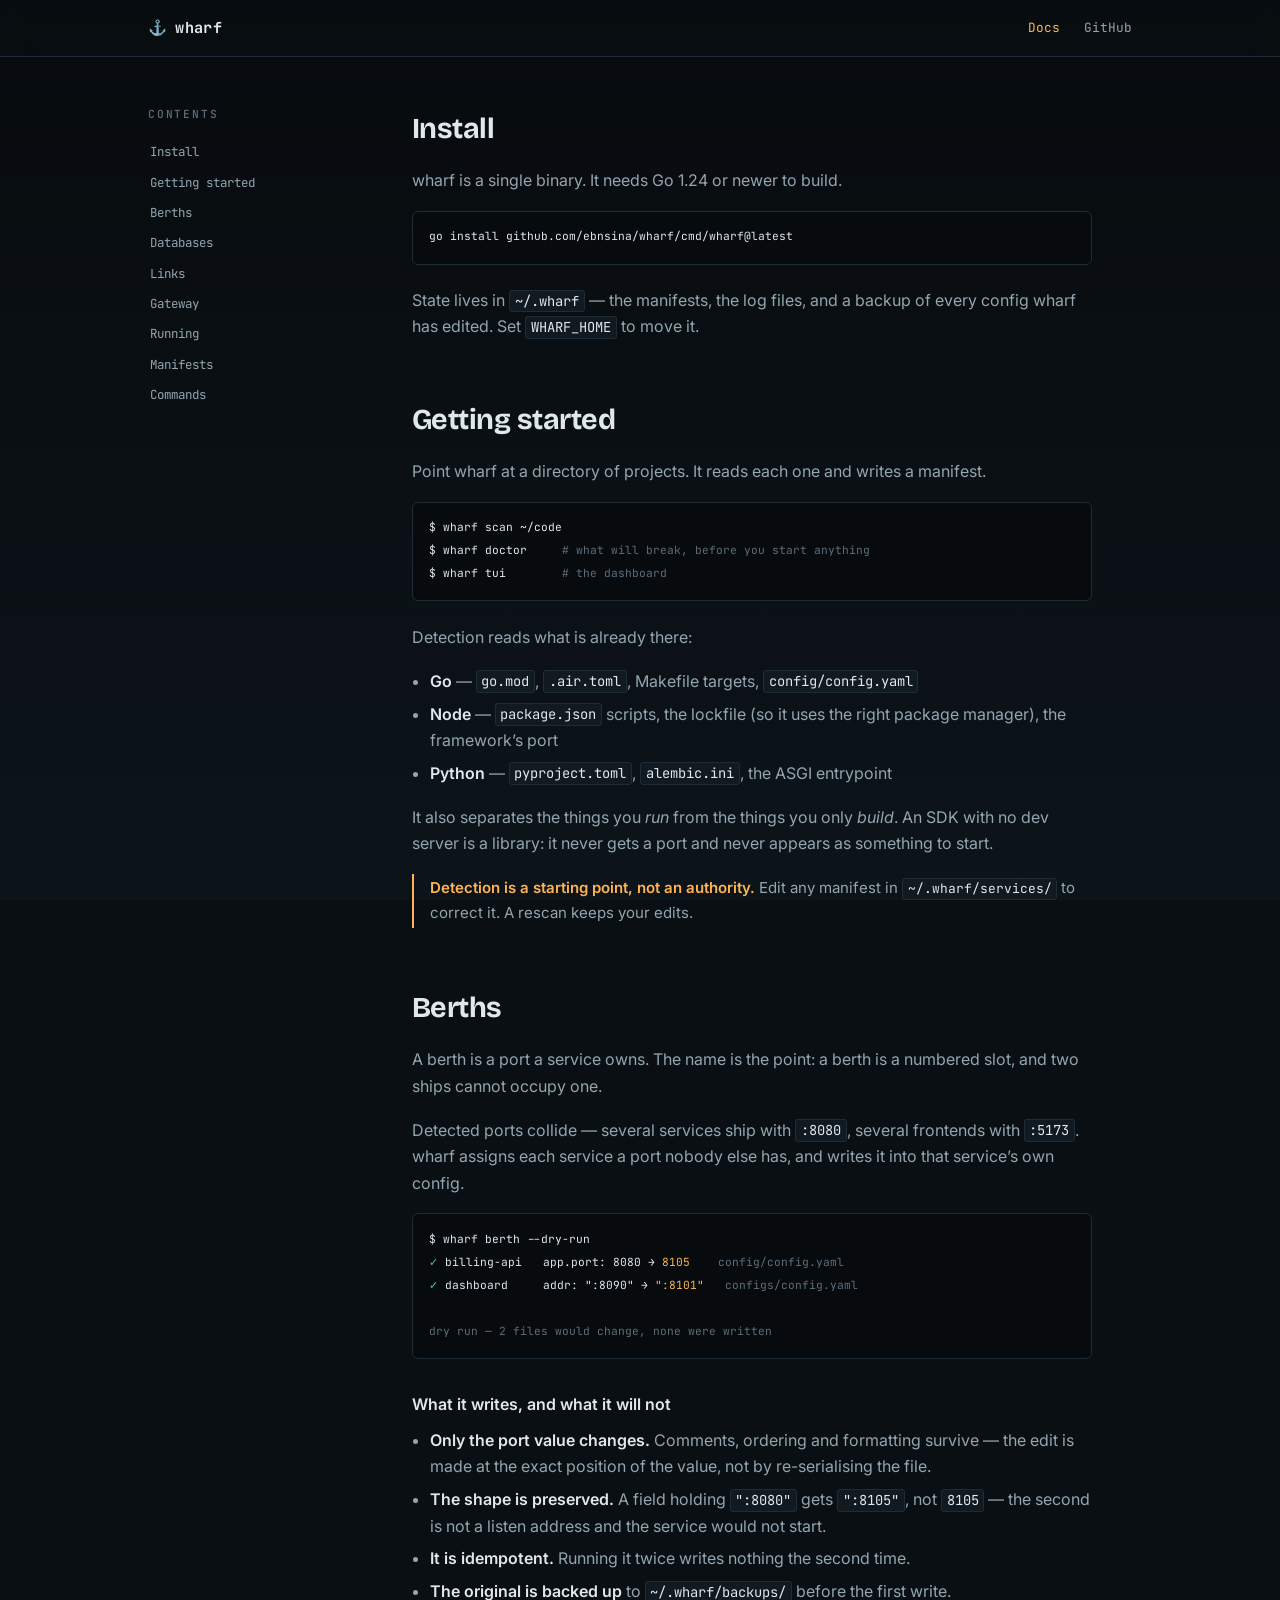
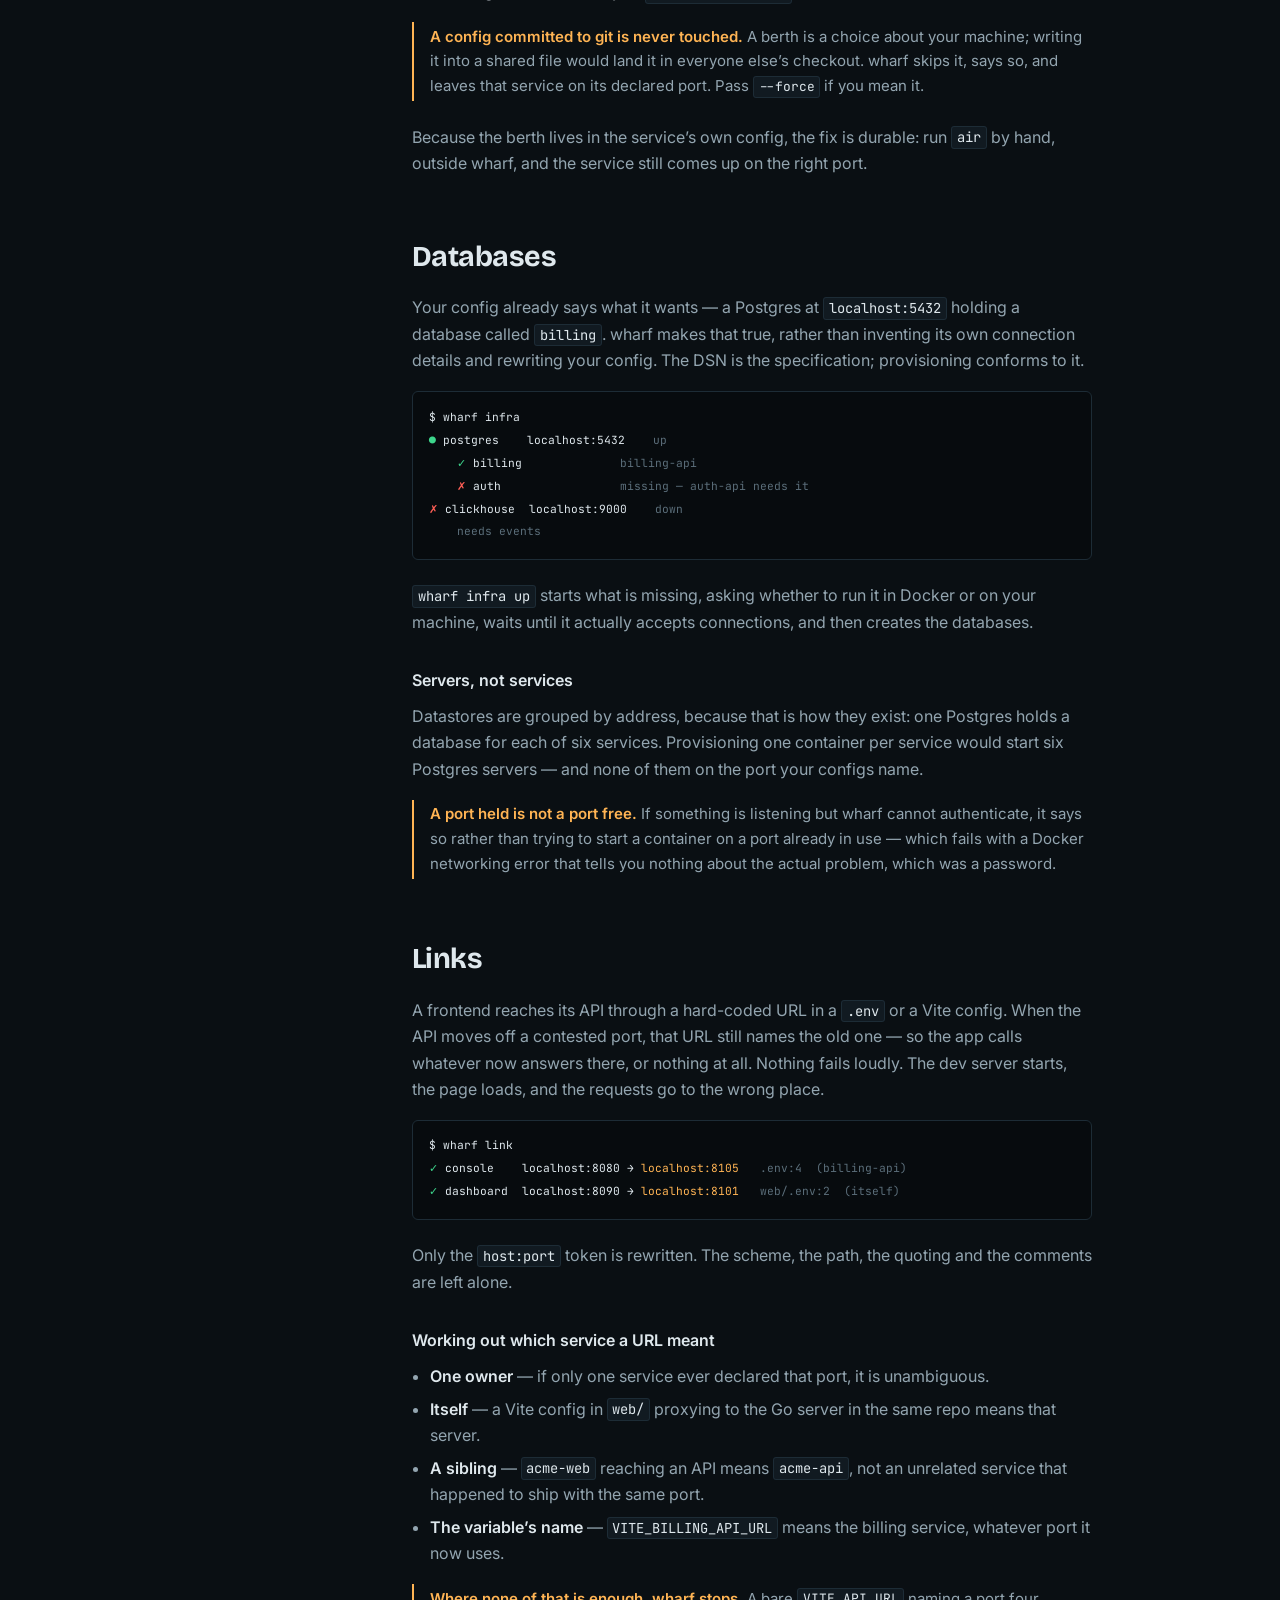
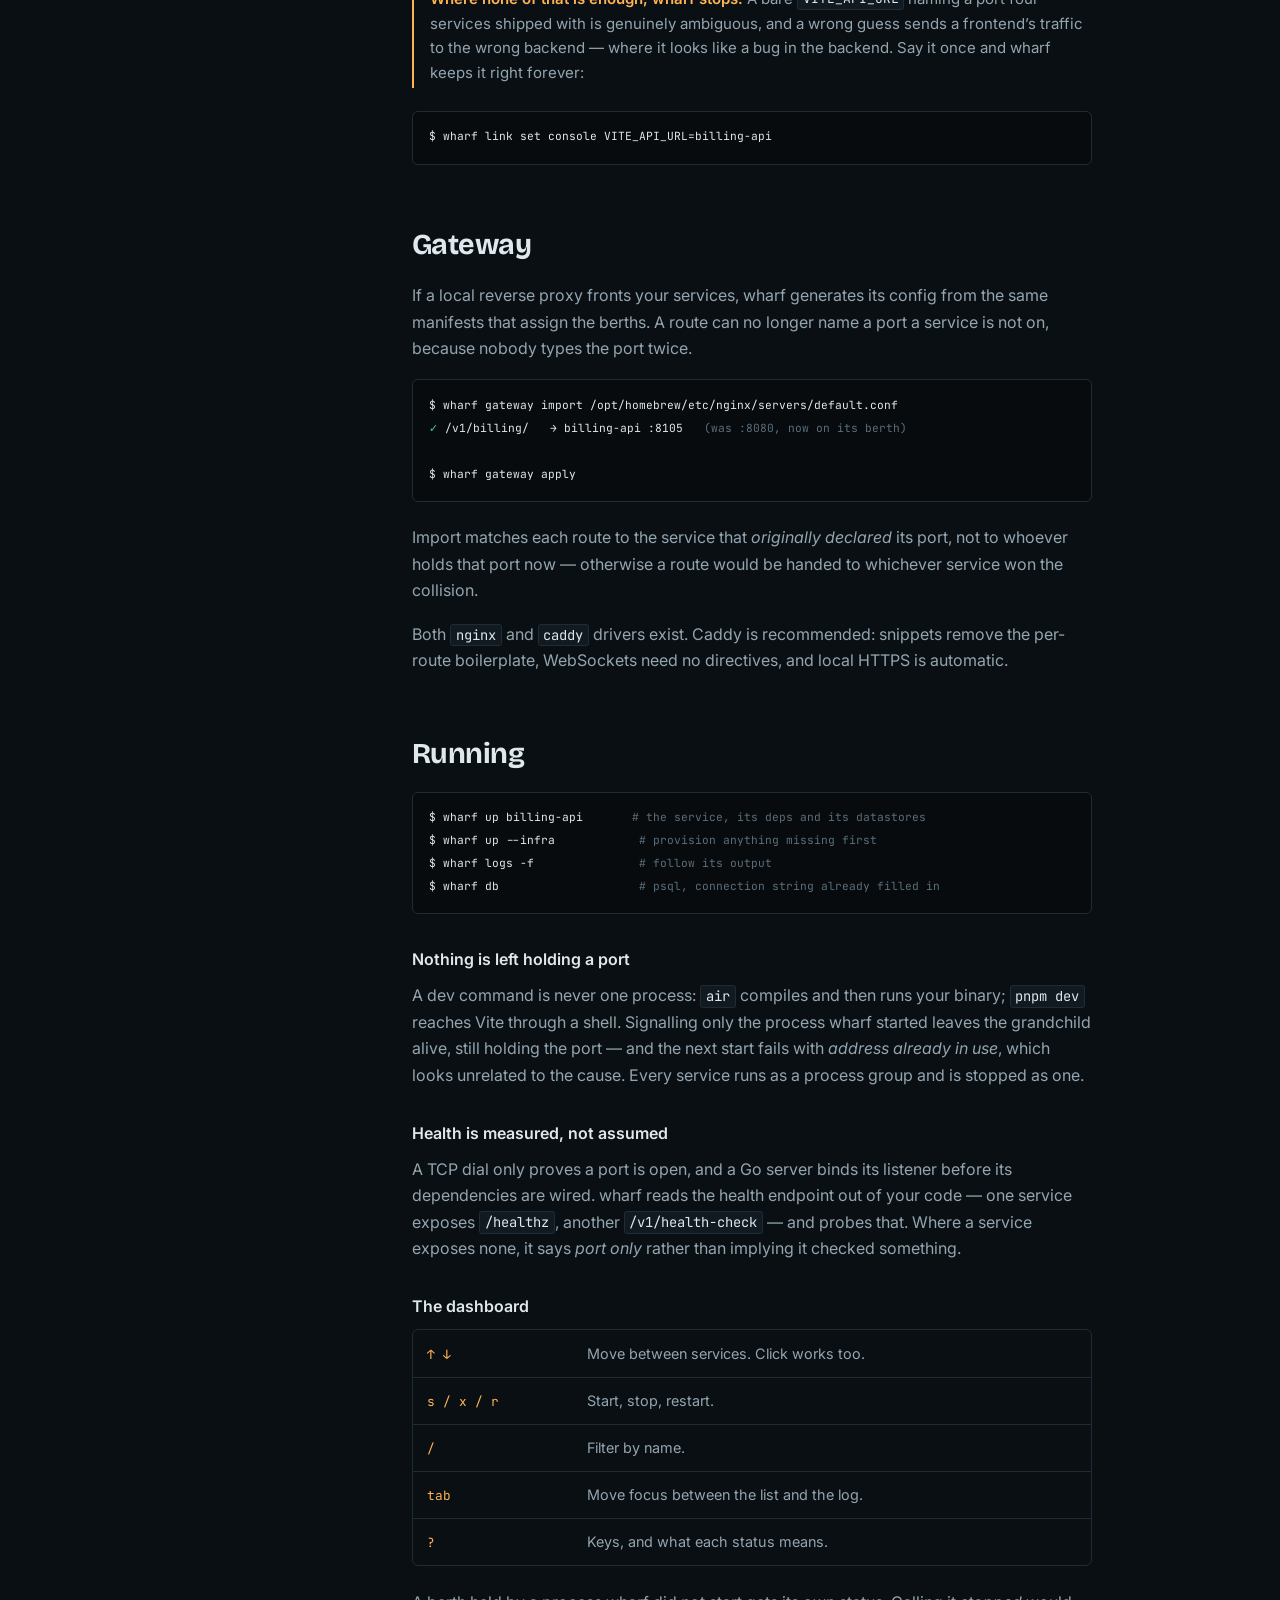
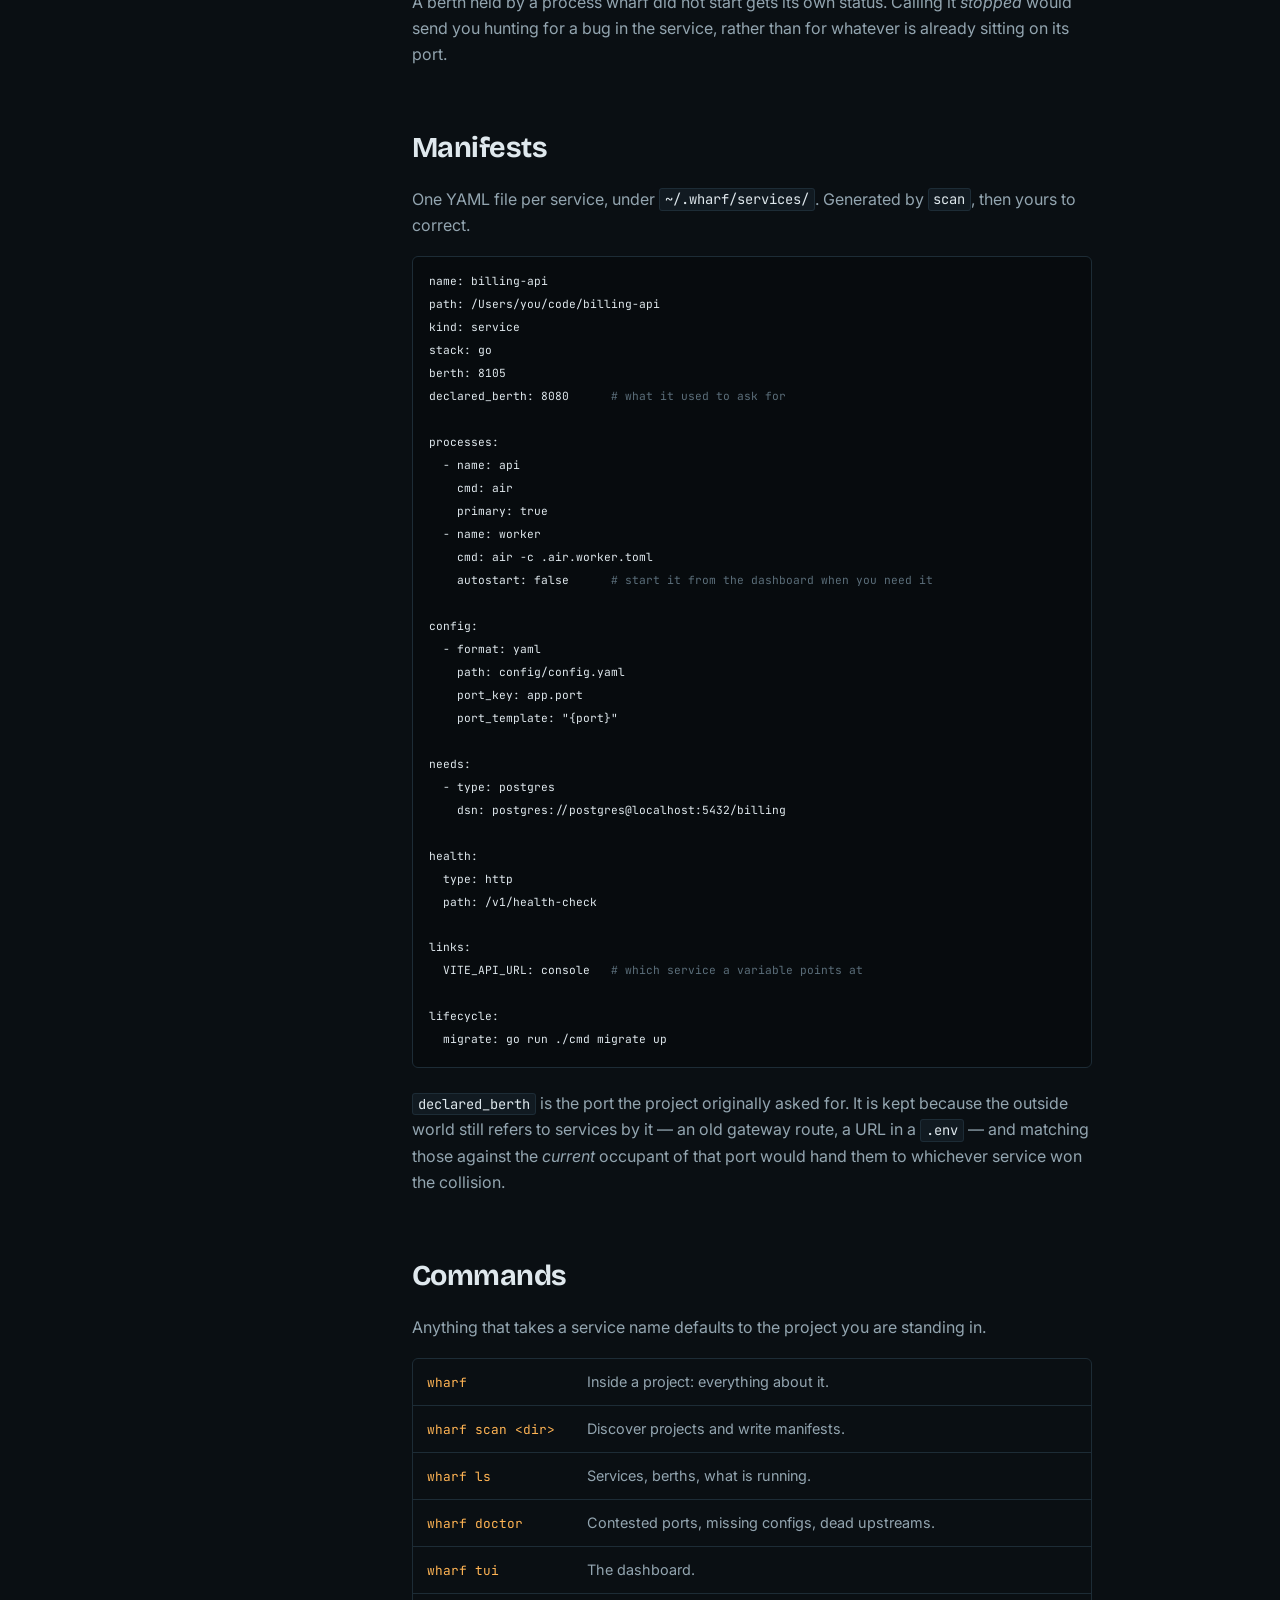
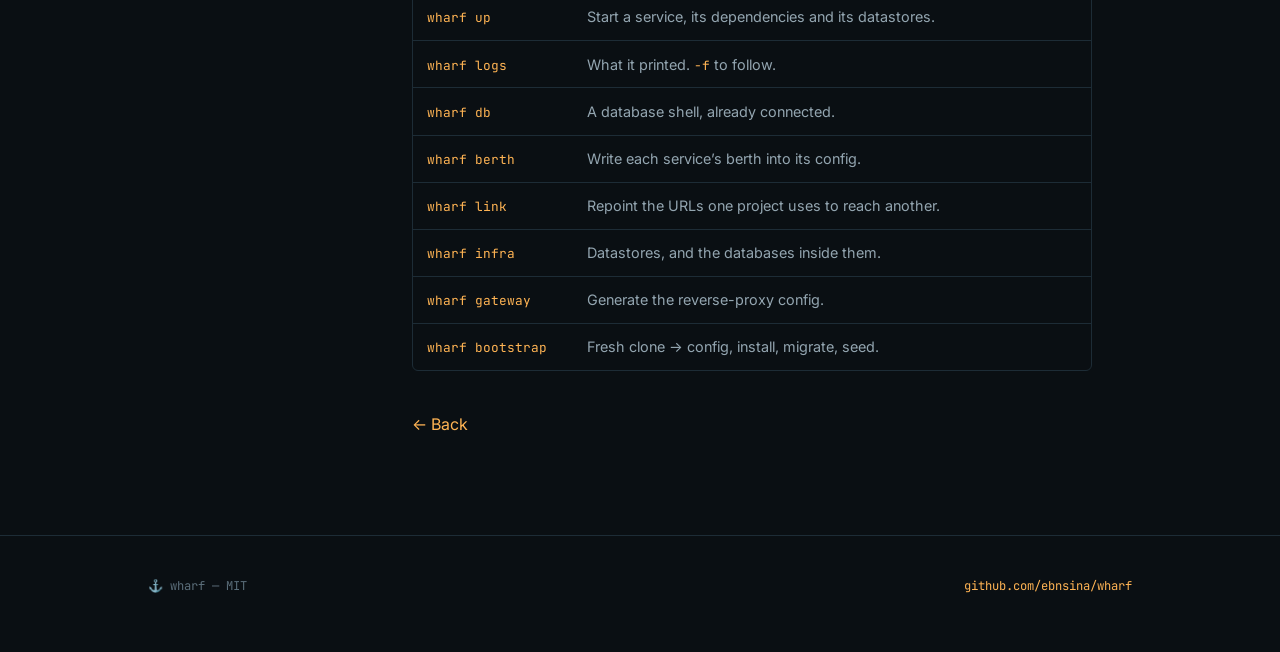
==== site/docs.html @ 0d89bdb2 "Add a landing page and docs, published to GitHub Pages from site/ The palette is taken from navigati" ====
<!doctype html>
<html lang="en">
<head>
<meta charset="utf-8">
<meta name="viewport" content="width=device-width, initial-scale=1">
<title>Docs — wharf</title>
<meta name="description" content="How wharf discovers your services, assigns berths, provisions databases, and keeps every URL pointing at the right port.">

<link rel="preconnect" href="https://fonts.googleapis.com">
<link rel="preconnect" href="https://fonts.gstatic.com" crossorigin>
<link href="https://fonts.googleapis.com/css2?family=Bricolage+Grotesque:opsz,wght@12..96,700;12..96,800&family=Inter:wght@400;600&family=JetBrains+Mono:wght@400;700&display=swap" rel="stylesheet">
<link rel="stylesheet" href="style.css">
<link rel="icon" href="data:image/svg+xml,<svg xmlns=%22http://www.w3.org/2000/svg%22 viewBox=%220 0 100 100%22><text y=%22.9em%22 font-size=%2290%22>⚓</text></svg>">
</head>
<body>

<header class="masthead">
  <div class="wrap masthead__inner">
    <a class="brand" href="./"><span class="brand__mark">⚓</span>wharf</a>
    <nav class="masthead__nav">
      <a href="docs.html" aria-current="page">Docs</a>
      <a href="https://github.com/ebnsina/wharf">GitHub</a>
    </nav>
  </div>
</header>

<div class="wrap docs">

  <nav class="toc" aria-label="Contents">
    <h2>Contents</h2>
    <ol>
      <li><a href="#install">Install</a></li>
      <li><a href="#start">Getting started</a></li>
      <li><a href="#berths">Berths</a></li>
      <li><a href="#infra">Databases</a></li>
      <li><a href="#links">Links</a></li>
      <li><a href="#gateway">Gateway</a></li>
      <li><a href="#running">Running</a></li>
      <li><a href="#manifests">Manifests</a></li>
      <li><a href="#commands">Commands</a></li>
    </ol>
  </nav>

  <main class="prose">

    <h2 id="install">Install</h2>
    <p>wharf is a single binary. It needs Go 1.24 or newer to build.</p>
    <div class="term"><pre class="term__body"><code><b>go install github.com/ebnsina/wharf/cmd/wharf@latest</b></code></pre></div>
    <p>
      State lives in <code>~/.wharf</code> — the manifests, the log files, and a backup
      of every config wharf has edited. Set <code>WHARF_HOME</code> to move it.
    </p>


    <h2 id="start">Getting started</h2>
    <p>Point wharf at a directory of projects. It reads each one and writes a manifest.</p>
    <div class="term"><pre class="term__body"><code><b>$ wharf scan ~/code</b>
<b>$ wharf doctor</b>     <span class="d"># what will break, before you start anything</span>
<b>$ wharf tui</b>        <span class="d"># the dashboard</span></code></pre></div>

    <p>Detection reads what is already there:</p>
    <ul>
      <li><strong>Go</strong> — <code>go.mod</code>, <code>.air.toml</code>, Makefile targets, <code>config/config.yaml</code></li>
      <li><strong>Node</strong> — <code>package.json</code> scripts, the lockfile (so it uses the right package manager), the framework’s port</li>
      <li><strong>Python</strong> — <code>pyproject.toml</code>, <code>alembic.ini</code>, the ASGI entrypoint</li>
    </ul>

    <p>
      It also separates the things you <em>run</em> from the things you only <em>build</em>.
      An SDK with no dev server is a library: it never gets a port and never appears as
      something to start.
    </p>

    <div class="note">
      <strong>Detection is a starting point, not an authority.</strong>
      Edit any manifest in <code>~/.wharf/services/</code> to correct it. A rescan keeps
      your edits.
    </div>


    <h2 id="berths">Berths</h2>
    <p>
      A berth is a port a service owns. The name is the point: a berth is a numbered
      slot, and two ships cannot occupy one.
    </p>
    <p>
      Detected ports collide — several services ship with <code>:8080</code>, several
      frontends with <code>:5173</code>. wharf assigns each service a port nobody else
      has, and writes it into that service’s own config.
    </p>

    <div class="term"><pre class="term__body"><code><b>$ wharf berth --dry-run</b>
<span class="o">✓</span> billing-api   app.port: 8080 → <span class="a">8105</span>    <span class="d">config/config.yaml</span>
<span class="o">✓</span> dashboard     addr: ":8090" → <span class="a">":8101"</span>   <span class="d">configs/config.yaml</span>

<span class="d">dry run — 2 files would change, none were written</span></code></pre></div>

    <h3>What it writes, and what it will not</h3>
    <ul>
      <li><strong>Only the port value changes.</strong> Comments, ordering and formatting survive — the edit is made at the exact position of the value, not by re-serialising the file.</li>
      <li><strong>The shape is preserved.</strong> A field holding <code>":8080"</code> gets <code>":8105"</code>, not <code>8105</code> — the second is not a listen address and the service would not start.</li>
      <li><strong>It is idempotent.</strong> Running it twice writes nothing the second time.</li>
      <li><strong>The original is backed up</strong> to <code>~/.wharf/backups/</code> before the first write.</li>
    </ul>

    <div class="note">
      <strong>A config committed to git is never touched.</strong>
      A berth is a choice about your machine; writing it into a shared file would land
      it in everyone else’s checkout. wharf skips it, says so, and leaves that service
      on its declared port. Pass <code>--force</code> if you mean it.
    </div>

    <p>
      Because the berth lives in the service’s own config, the fix is durable: run
      <code>air</code> by hand, outside wharf, and the service still comes up on the
      right port.
    </p>


    <h2 id="infra">Databases</h2>
    <p>
      Your config already says what it wants — a Postgres at <code>localhost:5432</code>
      holding a database called <code>billing</code>. wharf makes that true, rather than
      inventing its own connection details and rewriting your config. The DSN is the
      specification; provisioning conforms to it.
    </p>

    <div class="term"><pre class="term__body"><code><b>$ wharf infra</b>
<span class="o">●</span> postgres    localhost:5432    <span class="d">up</span>
    <span class="o">✓</span> billing              <span class="d">billing-api</span>
    <span class="x">✗</span> auth                 <span class="d">missing — auth-api needs it</span>
<span class="x">✗</span> clickhouse  localhost:9000    <span class="d">down</span>
    <span class="d">needs events</span></code></pre></div>

    <p>
      <code>wharf infra up</code> starts what is missing, asking whether to run it in
      Docker or on your machine, waits until it actually accepts connections, and then
      creates the databases.
    </p>

    <h3>Servers, not services</h3>
    <p>
      Datastores are grouped by address, because that is how they exist: one Postgres
      holds a database for each of six services. Provisioning one container per service
      would start six Postgres servers — and none of them on the port your configs name.
    </p>

    <div class="note">
      <strong>A port held is not a port free.</strong>
      If something is listening but wharf cannot authenticate, it says so rather than
      trying to start a container on a port already in use — which fails with a Docker
      networking error that tells you nothing about the actual problem, which was a
      password.
    </div>


    <h2 id="links">Links</h2>
    <p>
      A frontend reaches its API through a hard-coded URL in a <code>.env</code> or a
      Vite config. When the API moves off a contested port, that URL still names the old
      one — so the app calls whatever now answers there, or nothing at all. Nothing
      fails loudly. The dev server starts, the page loads, and the requests go to the
      wrong place.
    </p>

    <div class="term"><pre class="term__body"><code><b>$ wharf link</b>
<span class="o">✓</span> console    localhost:8080 → <span class="a">localhost:8105</span>   <span class="d">.env:4  (billing-api)</span>
<span class="o">✓</span> dashboard  localhost:8090 → <span class="a">localhost:8101</span>   <span class="d">web/.env:2  (itself)</span></code></pre></div>

    <p>Only the <code>host:port</code> token is rewritten. The scheme, the path, the quoting and the comments are left alone.</p>

    <h3>Working out which service a URL meant</h3>
    <ul>
      <li><strong>One owner</strong> — if only one service ever declared that port, it is unambiguous.</li>
      <li><strong>Itself</strong> — a Vite config in <code>web/</code> proxying to the Go server in the same repo means that server.</li>
      <li><strong>A sibling</strong> — <code>acme-web</code> reaching an API means <code>acme-api</code>, not an unrelated service that happened to ship with the same port.</li>
      <li><strong>The variable’s name</strong> — <code>VITE_BILLING_API_URL</code> means the billing service, whatever port it now uses.</li>
    </ul>

    <div class="note">
      <strong>Where none of that is enough, wharf stops.</strong>
      A bare <code>VITE_API_URL</code> naming a port four services shipped with is
      genuinely ambiguous, and a wrong guess sends a frontend’s traffic to the wrong
      backend — where it looks like a bug in the backend. Say it once and wharf keeps it
      right forever:
    </div>

    <div class="term"><pre class="term__body"><code><b>$ wharf link set console VITE_API_URL=billing-api</b></code></pre></div>


    <h2 id="gateway">Gateway</h2>
    <p>
      If a local reverse proxy fronts your services, wharf generates its config from the
      same manifests that assign the berths. A route can no longer name a port a service
      is not on, because nobody types the port twice.
    </p>

    <div class="term"><pre class="term__body"><code><b>$ wharf gateway import /opt/homebrew/etc/nginx/servers/default.conf</b>
<span class="o">✓</span> /v1/billing/   → billing-api :8105   <span class="d">(was :8080, now on its berth)</span>

<b>$ wharf gateway apply</b></code></pre></div>

    <p>
      Import matches each route to the service that <em>originally declared</em> its
      port, not to whoever holds that port now — otherwise a route would be handed to
      whichever service won the collision.
    </p>
    <p>
      Both <code>nginx</code> and <code>caddy</code> drivers exist. Caddy is
      recommended: snippets remove the per-route boilerplate, WebSockets need no
      directives, and local HTTPS is automatic.
    </p>


    <h2 id="running">Running</h2>

    <div class="term"><pre class="term__body"><code><b>$ wharf up billing-api</b>       <span class="d"># the service, its deps and its datastores</span>
<b>$ wharf up --infra</b>            <span class="d"># provision anything missing first</span>
<b>$ wharf logs -f</b>               <span class="d"># follow its output</span>
<b>$ wharf db</b>                    <span class="d"># psql, connection string already filled in</span></code></pre></div>

    <h3>Nothing is left holding a port</h3>
    <p>
      A dev command is never one process: <code>air</code> compiles and then runs your
      binary; <code>pnpm dev</code> reaches Vite through a shell. Signalling only the
      process wharf started leaves the grandchild alive, still holding the port — and the
      next start fails with <em>address already in use</em>, which looks unrelated to the
      cause. Every service runs as a process group and is stopped as one.
    </p>

    <h3>Health is measured, not assumed</h3>
    <p>
      A TCP dial only proves a port is open, and a Go server binds its listener before its
      dependencies are wired. wharf reads the health endpoint out of your code — one
      service exposes <code>/healthz</code>, another <code>/v1/health-check</code> — and
      probes that. Where a service exposes none, it says <em>port only</em> rather than
      implying it checked something.
    </p>

    <h3>The dashboard</h3>
    <div class="cmdlist">
      <div class="cmdrow"><code>↑ ↓</code><span>Move between services. Click works too.</span></div>
      <div class="cmdrow"><code>s / x / r</code><span>Start, stop, restart.</span></div>
      <div class="cmdrow"><code>/</code><span>Filter by name.</span></div>
      <div class="cmdrow"><code>tab</code><span>Move focus between the list and the log.</span></div>
      <div class="cmdrow"><code>?</code><span>Keys, and what each status means.</span></div>
    </div>

    <p>
      A berth held by a process wharf did not start gets its own status. Calling it
      <em>stopped</em> would send you hunting for a bug in the service, rather than for
      whatever is already sitting on its port.
    </p>


    <h2 id="manifests">Manifests</h2>
    <p>
      One YAML file per service, under <code>~/.wharf/services/</code>. Generated by
      <code>scan</code>, then yours to correct.
    </p>

    <div class="term"><pre class="term__body"><code>name: billing-api
path: /Users/you/code/billing-api
kind: service
stack: go
berth: 8105
declared_berth: 8080      <span class="d"># what it used to ask for</span>

processes:
  - name: api
    cmd: air
    primary: true
  - name: worker
    cmd: air -c .air.worker.toml
    autostart: false      <span class="d"># start it from the dashboard when you need it</span>

config:
  - format: yaml
    path: config/config.yaml
    port_key: app.port
    port_template: "{port}"

needs:
  - type: postgres
    dsn: postgres://postgres@localhost:5432/billing

health:
  type: http
  path: /v1/health-check

links:
  VITE_API_URL: console   <span class="d"># which service a variable points at</span>

lifecycle:
  migrate: go run ./cmd migrate up</code></pre></div>

    <p>
      <code>declared_berth</code> is the port the project originally asked for. It is
      kept because the outside world still refers to services by it — an old gateway
      route, a URL in a <code>.env</code> — and matching those against the
      <em>current</em> occupant of that port would hand them to whichever service won
      the collision.
    </p>


    <h2 id="commands">Commands</h2>
    <p>Anything that takes a service name defaults to the project you are standing in.</p>

    <div class="cmdlist">
      <div class="cmdrow"><code>wharf</code><span>Inside a project: everything about it.</span></div>
      <div class="cmdrow"><code>wharf scan &lt;dir&gt;</code><span>Discover projects and write manifests.</span></div>
      <div class="cmdrow"><code>wharf ls</code><span>Services, berths, what is running.</span></div>
      <div class="cmdrow"><code>wharf doctor</code><span>Contested ports, missing configs, dead upstreams.</span></div>
      <div class="cmdrow"><code>wharf tui</code><span>The dashboard.</span></div>
      <div class="cmdrow"><code>wharf up</code><span>Start a service, its dependencies and its datastores.</span></div>
      <div class="cmdrow"><code>wharf logs</code><span>What it printed. <code>-f</code> to follow.</span></div>
      <div class="cmdrow"><code>wharf db</code><span>A database shell, already connected.</span></div>
      <div class="cmdrow"><code>wharf berth</code><span>Write each service’s berth into its config.</span></div>
      <div class="cmdrow"><code>wharf link</code><span>Repoint the URLs one project uses to reach another.</span></div>
      <div class="cmdrow"><code>wharf infra</code><span>Datastores, and the databases inside them.</span></div>
      <div class="cmdrow"><code>wharf gateway</code><span>Generate the reverse-proxy config.</span></div>
      <div class="cmdrow"><code>wharf bootstrap</code><span>Fresh clone → config, install, migrate, seed.</span></div>
    </div>

    <p style="margin-top:2.5rem"><a href="./">← Back</a></p>

  </main>
</div>

<footer class="foot">
  <div class="wrap foot__inner">
    <span>⚓ wharf — MIT</span>
    <span><a href="https://github.com/ebnsina/wharf">github.com/ebnsina/wharf</a></span>
  </div>
</footer>

</body>
</html>
---- site/style.css ----
/* wharf — harbour at night.
 *
 * The palette is taken from navigation lights, because that is the vocabulary
 * the product already speaks: a berth is a numbered slot, port is red,
 * starboard is green, and a beacon is amber. Those three colours already mean
 * contested, docked, and marked — so the page can use colour to say something
 * true rather than to decorate.
 */

:root {
  --harbour:      #0A0F13;
  --harbour-deep: #070B0E;
  --deck:         #111A21;
  --deck-high:    #16222B;
  --hairline:     #1D2C36;

  --fog:          #DFE8ED;
  --fog-dim:      #93A5B0;
  --fog-faint:    #5B6E7A;

  --beacon:       #FFB454;  /* the berth marker, and the one accent */
  --port:         #FF5F56;  /* contested, failed */
  --starboard:    #3DD68C;  /* docked, running */

  --mono: "JetBrains Mono", ui-monospace, SFMono-Regular, Menlo, monospace;
  --display: "Bricolage Grotesque", "Inter", system-ui, sans-serif;
  --body: "Inter", system-ui, -apple-system, sans-serif;

  --measure: 68ch;
  --gutter: clamp(1.25rem, 4vw, 3rem);
  --rhythm: clamp(4rem, 9vw, 7rem);
}

*, *::before, *::after { box-sizing: border-box; }

html { scroll-behavior: smooth; }
@media (prefers-reduced-motion: reduce) {
  html { scroll-behavior: auto; }
}

body {
  margin: 0;
  background: var(--harbour);
  color: var(--fog);
  font-family: var(--body);
  font-size: 16px;
  line-height: 1.65;
  -webkit-font-smoothing: antialiased;

  /* A faint horizon: the water is lighter than the sky at the bottom of a
     harbour at night. It replaces the usual radial "glow" blob. */
  background-image:
    linear-gradient(180deg, var(--harbour-deep) 0%, var(--harbour) 45%, #0C141A 100%);
  background-attachment: fixed;
}

a { color: var(--beacon); text-decoration: none; }
a:hover { text-decoration: underline; text-underline-offset: 3px; }

:focus-visible {
  outline: 2px solid var(--beacon);
  outline-offset: 3px;
  border-radius: 2px;
}

.wrap {
  width: 100%;
  max-width: 1080px;
  margin-inline: auto;
  padding-inline: var(--gutter);
}

/* ---------------------------------------------------------------- masthead */

.masthead {
  position: sticky;
  top: 0;
  z-index: 20;
  backdrop-filter: blur(12px);
  background: rgba(10, 15, 19, 0.72);
  border-bottom: 1px solid var(--hairline);
}

.masthead__inner {
  display: flex;
  align-items: center;
  justify-content: space-between;
  gap: 1rem;
  height: 56px;
}

.brand {
  display: inline-flex;
  align-items: baseline;
  gap: 0.5rem;
  font-family: var(--mono);
  font-weight: 700;
  font-size: 0.95rem;
  letter-spacing: 0.02em;
  color: var(--fog);
}
.brand:hover { text-decoration: none; }
.brand__mark { color: var(--beacon); }

.masthead__nav {
  display: flex;
  gap: 1.5rem;
  font-family: var(--mono);
  font-size: 0.8rem;
}
.masthead__nav a { color: var(--fog-dim); }
.masthead__nav a:hover { color: var(--fog); text-decoration: none; }
.masthead__nav a[aria-current="page"] { color: var(--beacon); }

/* ------------------------------------------------------------------- hero */

.hero { padding-block: clamp(3.5rem, 8vw, 6rem) 0; }

.eyebrow {
  font-family: var(--mono);
  font-size: 0.72rem;
  letter-spacing: 0.18em;
  text-transform: uppercase;
  color: var(--fog-faint);
  margin: 0 0 1.5rem;
}

.hero__title {
  font-family: var(--display);
  font-weight: 800;
  font-size: clamp(2.1rem, 6vw, 3.9rem);
  line-height: 1.03;
  letter-spacing: -0.025em;
  margin: 0 0 1.5rem;
  max-width: 18ch;
  text-wrap: balance;
}
.hero__title em {
  font-style: normal;
  color: var(--port);
}

.hero__lede {
  font-size: clamp(1.02rem, 1.7vw, 1.2rem);
  line-height: 1.6;
  color: var(--fog-dim);
  max-width: 54ch;
  margin: 0 0 2.25rem;
}

/* ------------------------------------------------------------- the signature
 *
 * The berth board. Not a screenshot and not a stat row: the page opens with the
 * problem the tool exists for, and resolves it in front of you. Four services
 * declare the same port; three of them cannot have it; wharf moves them.
 */

.board {
  border: 1px solid var(--hairline);
  border-radius: 6px;
  background: linear-gradient(180deg, var(--deck) 0%, var(--harbour-deep) 100%);
  overflow: hidden;
  font-family: var(--mono);
  font-size: clamp(0.72rem, 1.5vw, 0.84rem);
  box-shadow: 0 24px 60px -30px rgba(0, 0, 0, 0.9);
}

.board__bar {
  display: flex;
  align-items: center;
  justify-content: space-between;
  gap: 1rem;
  padding: 0.6rem 0.9rem;
  border-bottom: 1px solid var(--hairline);
  background: rgba(255, 255, 255, 0.015);
  color: var(--fog-faint);
  font-size: 0.7rem;
  letter-spacing: 0.14em;
  text-transform: uppercase;
}

.board__state {
  color: var(--port);
  letter-spacing: 0.08em;
  text-transform: none;
  animation: state-swap 13s steps(1, end) infinite;
}

.board__rows { padding: 0.5rem 0; }

.berth {
  display: grid;
  grid-template-columns: 5.5rem 1fr auto;
  align-items: center;
  gap: 0.75rem;
  padding: 0.42rem 0.9rem;
  white-space: nowrap;
}

.berth__slot {
  color: var(--fog-faint);
  font-variant-numeric: tabular-nums;
}

.berth__name {
  color: var(--fog-dim);
  overflow: hidden;
  text-overflow: ellipsis;
}

.berth__tag {
  font-size: 0.68rem;
  letter-spacing: 0.06em;
}

/* The three contested rows carry the whole idea, so they are the only thing on
   the page that moves — and what moves is the *number*. Watching :8080 become
   :8105 is the argument; recolouring a port that already reads :8105 would be
   decoration pretending to be one.

   The two states are stacked in the same grid cell so the row cannot reflow as
   they swap, and they are staggered so you read them one at a time. */
.swap {
  display: inline-grid;
  vertical-align: baseline;
}
.swap > * {
  grid-area: 1 / 1;
}

.swap__was { color: var(--port); }
.swap__now { color: var(--beacon); opacity: 0; }

.berth__tag .swap__was { color: var(--port); }
.berth__tag .swap__now { color: var(--starboard); }

.berth--moving .swap__was { animation: fade-out 13s ease-in-out infinite; }
.berth--moving .swap__now { animation: fade-in  13s ease-in-out infinite; }
.berth--moving .berth__name { animation: name-move 13s ease-in-out infinite; }

.berth--moving:nth-of-type(2) .swap__was,
.berth--moving:nth-of-type(2) .swap__now,
.berth--moving:nth-of-type(2) .berth__name { animation-delay: 0.5s; }

.berth--moving:nth-of-type(3) .swap__was,
.berth--moving:nth-of-type(3) .swap__now,
.berth--moving:nth-of-type(3) .berth__name { animation-delay: 1s; }

.berth--held .berth__slot { color: var(--fog-dim); }
.berth--held .berth__name { color: var(--fog); }
.berth--held .berth__tag  { color: var(--starboard); }

/* The collision holds long enough to be read — three rows, all claiming the same
   port — before it resolves. A swap you cannot follow is a flicker. */
@keyframes fade-out {
  0%, 38%   { opacity: 1; }
  46%, 90%  { opacity: 0; }
  100%      { opacity: 1; }
}
@keyframes fade-in {
  0%, 38%   { opacity: 0; }
  46%, 90%  { opacity: 1; }
  100%      { opacity: 0; }
}
@keyframes name-move {
  0%, 38%   { color: var(--fog-faint); }
  46%, 90%  { color: var(--fog); }
  100%      { color: var(--fog-faint); }
}
@keyframes state-swap {
  0%, 38%   { color: var(--port); }
  46%, 90%  { color: var(--starboard); }
  100%      { color: var(--port); }
}

/* The animation is the argument, not the content. Without it the board still
   reads — it simply shows the resolved state, which is the outcome anyone
   arriving here wants to see. */
@media (prefers-reduced-motion: reduce) {
  .berth--moving .swap__was,
  .berth--moving .swap__now,
  .berth--moving .berth__name,
  .board__state { animation: none; }

  .berth--moving .swap__was { opacity: 0; }
  .berth--moving .swap__now { opacity: 1; }
  .berth--moving .berth__name { color: var(--fog); }
  .board__state { color: var(--starboard); }
}

.board__note {
  padding: 0.7rem 0.9rem;
  border-top: 1px solid var(--hairline);
  color: var(--fog-faint);
  font-size: 0.72rem;
}

/* ---------------------------------------------------------------- install */

.install {
  display: flex;
  flex-wrap: wrap;
  align-items: center;
  gap: 0.75rem;
  margin-block: 2.25rem;
}

.cmd {
  display: inline-flex;
  align-items: center;
  gap: 0.6rem;
  font-family: var(--mono);
  font-size: 0.84rem;
  padding: 0.6rem 0.85rem;
  border: 1px solid var(--hairline);
  border-radius: 5px;
  background: var(--deck);
  color: var(--fog);
  white-space: nowrap;
  overflow-x: auto;
  max-width: 100%;
}
.cmd__sigil { color: var(--beacon); user-select: none; }

.copy {
  font-family: var(--mono);
  font-size: 0.74rem;
  padding: 0.62rem 0.8rem;
  border: 1px solid var(--hairline);
  border-radius: 5px;
  background: transparent;
  color: var(--fog-dim);
  cursor: pointer;
  transition: color 120ms ease, border-color 120ms ease;
}
.copy:hover { color: var(--fog); border-color: var(--fog-faint); }
.copy[data-copied="true"] { color: var(--starboard); border-color: var(--starboard); }

/* --------------------------------------------------------------- sections */

.band { padding-block: var(--rhythm); }
.band + .band { border-top: 1px solid var(--hairline); }

.band__title {
  font-family: var(--display);
  font-weight: 700;
  font-size: clamp(1.5rem, 3.4vw, 2.15rem);
  letter-spacing: -0.02em;
  line-height: 1.15;
  margin: 0 0 0.9rem;
  max-width: 22ch;
  text-wrap: balance;
}

.band__lede {
  color: var(--fog-dim);
  max-width: var(--measure);
  margin: 0 0 2.5rem;
}

/* Symptoms, not features. Each one is a thing that actually happened in a real
   workspace, which is why they are stated as complaints rather than benefits. */
.symptoms {
  display: grid;
  gap: 1px;
  background: var(--hairline);
  border: 1px solid var(--hairline);
  border-radius: 6px;
  overflow: hidden;
  grid-template-columns: repeat(auto-fit, minmax(min(260px, 100%), 1fr));
}

.symptom {
  background: var(--harbour);
  padding: 1.6rem 1.4rem;
}

.symptom__mark {
  font-family: var(--mono);
  font-size: 0.72rem;
  letter-spacing: 0.14em;
  text-transform: uppercase;
  color: var(--port);
  margin: 0 0 0.85rem;
}

.symptom__title {
  font-size: 1rem;
  font-weight: 600;
  margin: 0 0 0.5rem;
  color: var(--fog);
}

.symptom__body {
  margin: 0;
  color: var(--fog-dim);
  font-size: 0.92rem;
  line-height: 1.6;
}

/* --------------------------------------------------------------- terminal */

.term {
  border: 1px solid var(--hairline);
  border-radius: 6px;
  background: var(--harbour-deep);
  font-family: var(--mono);
  font-size: clamp(0.72rem, 1.4vw, 0.82rem);
  line-height: 1.75;
  overflow-x: auto;
  margin: 0;
}

.term__bar {
  display: flex;
  align-items: center;
  gap: 0.4rem;
  padding: 0.55rem 0.8rem;
  border-bottom: 1px solid var(--hairline);
}
.term__dot {
  width: 9px; height: 9px; border-radius: 50%;
  background: var(--hairline);
}
.term__dot:first-child { background: #2A3A45; }

.term__body {
  padding: 0.9rem 1rem;
  margin: 0;
  white-space: pre;
  color: var(--fog-dim);
}

.term__body b { color: var(--fog); font-weight: 400; }
.o { color: var(--starboard); }   /* ok */
.x { color: var(--port); }        /* problem */
.a { color: var(--beacon); }      /* the thing wharf decided */
.d { color: var(--fog-faint); }   /* aside */

/* ------------------------------------------------------------------ steps */

.steps { display: grid; gap: 2rem; }

.step {
  display: grid;
  grid-template-columns: auto 1fr;
  gap: 1.1rem;
  align-items: start;
}

/* Numbered because these genuinely are a sequence — you cannot start a service
   before wharf knows how, and you cannot route to it before it has a berth. */
.step__n {
  font-family: var(--mono);
  font-size: 0.75rem;
  color: var(--beacon);
  border: 1px solid var(--hairline);
  border-radius: 4px;
  width: 1.9rem;
  height: 1.9rem;
  display: grid;
  place-items: center;
  margin-top: 0.15rem;
}

.step__title {
  font-size: 1.02rem;
  font-weight: 600;
  margin: 0 0 0.3rem;
}
.step__body {
  margin: 0 0 0.9rem;
  color: var(--fog-dim);
  font-size: 0.94rem;
}

/* ------------------------------------------------------------------ footer */

.foot {
  border-top: 1px solid var(--hairline);
  padding-block: 2.5rem 3.5rem;
  color: var(--fog-faint);
  font-family: var(--mono);
  font-size: 0.76rem;
}
.foot__inner {
  display: flex;
  flex-wrap: wrap;
  gap: 1rem;
  justify-content: space-between;
  align-items: center;
}

/* -------------------------------------------------------------- docs page */

.docs {
  display: grid;
  grid-template-columns: 200px 1fr;
  gap: clamp(2rem, 5vw, 4rem);
  padding-block: 3rem 5rem;
  align-items: start;
}

.toc {
  position: sticky;
  top: 80px;
  font-family: var(--mono);
  font-size: 0.78rem;
}
.toc h2 {
  font-size: 0.7rem;
  letter-spacing: 0.16em;
  text-transform: uppercase;
  color: var(--fog-faint);
  margin: 0 0 0.9rem;
  font-weight: 500;
}
.toc ol {
  list-style: none;
  margin: 0;
  padding: 0;
  display: grid;
  gap: 0.05rem;
}
.toc a {
  display: block;
  color: var(--fog-dim);
  padding: 0.28rem 0;
  border-left: 2px solid transparent;
  padding-left: 0.7rem;
  margin-left: -0.7rem;
}
.toc a:hover {
  color: var(--fog);
  border-left-color: var(--hairline);
  text-decoration: none;
}

.prose { max-width: var(--measure); min-width: 0; }

.prose h2 {
  font-family: var(--display);
  font-weight: 700;
  font-size: clamp(1.35rem, 3vw, 1.8rem);
  letter-spacing: -0.018em;
  margin: 3.5rem 0 0.9rem;
  scroll-margin-top: 80px;
}
.prose h2:first-child { margin-top: 0; }

.prose h3 {
  font-size: 1rem;
  font-weight: 600;
  margin: 2rem 0 0.6rem;
  color: var(--fog);
  scroll-margin-top: 80px;
}

.prose p { color: var(--fog-dim); margin: 0 0 1.1rem; }
.prose ul { color: var(--fog-dim); padding-left: 1.1rem; margin: 0 0 1.1rem; }
.prose li { margin-bottom: 0.4rem; }
.prose strong { color: var(--fog); font-weight: 600; }

.prose code {
  font-family: var(--mono);
  font-size: 0.86em;
  background: var(--deck);
  border: 1px solid var(--hairline);
  border-radius: 3px;
  padding: 0.1em 0.35em;
  color: var(--fog);
}
.prose .term { margin: 0 0 1.4rem; }
.prose .term code { background: none; border: 0; padding: 0; }

/* A note is a caveat the reader needs before they run something, not a decorative
   callout — so it is marked in beacon, the colour of a thing to look at. */
.note {
  border-left: 2px solid var(--beacon);
  padding: 0.15rem 0 0.15rem 1rem;
  margin: 0 0 1.4rem;
  color: var(--fog-dim);
  font-size: 0.94rem;
}
.note strong { color: var(--beacon); font-weight: 600; }

.cmdlist {
  border: 1px solid var(--hairline);
  border-radius: 6px;
  overflow: hidden;
  margin: 0 0 1.4rem;
}
.cmdrow {
  display: grid;
  grid-template-columns: minmax(9rem, auto) 1fr;
  gap: 1rem;
  padding: 0.7rem 0.9rem;
  font-size: 0.9rem;
  align-items: baseline;
}
.cmdrow + .cmdrow { border-top: 1px solid var(--hairline); }
.cmdrow code {
  font-family: var(--mono);
  font-size: 0.8rem;
  color: var(--beacon);
  background: none;
  border: 0;
  padding: 0;
}
.cmdrow span { color: var(--fog-dim); }

/* ------------------------------------------------------------- responsive */

@media (max-width: 860px) {
  .docs { grid-template-columns: 1fr; }
  .toc {
    position: static;
    border-bottom: 1px solid var(--hairline);
    padding-bottom: 1.5rem;
  }
  .toc ol {
    grid-auto-flow: column;
    grid-auto-columns: max-content;
    gap: 1rem;
    overflow-x: auto;
    padding-bottom: 0.5rem;
  }
  .toc a { border-left: 0; padding-left: 0; margin-left: 0; }
}

@media (max-width: 560px) {
  .berth { grid-template-columns: 4.5rem 1fr; }
  .berth__tag { grid-column: 2; font-size: 0.66rem; }
  .masthead__nav { gap: 1rem; }
}
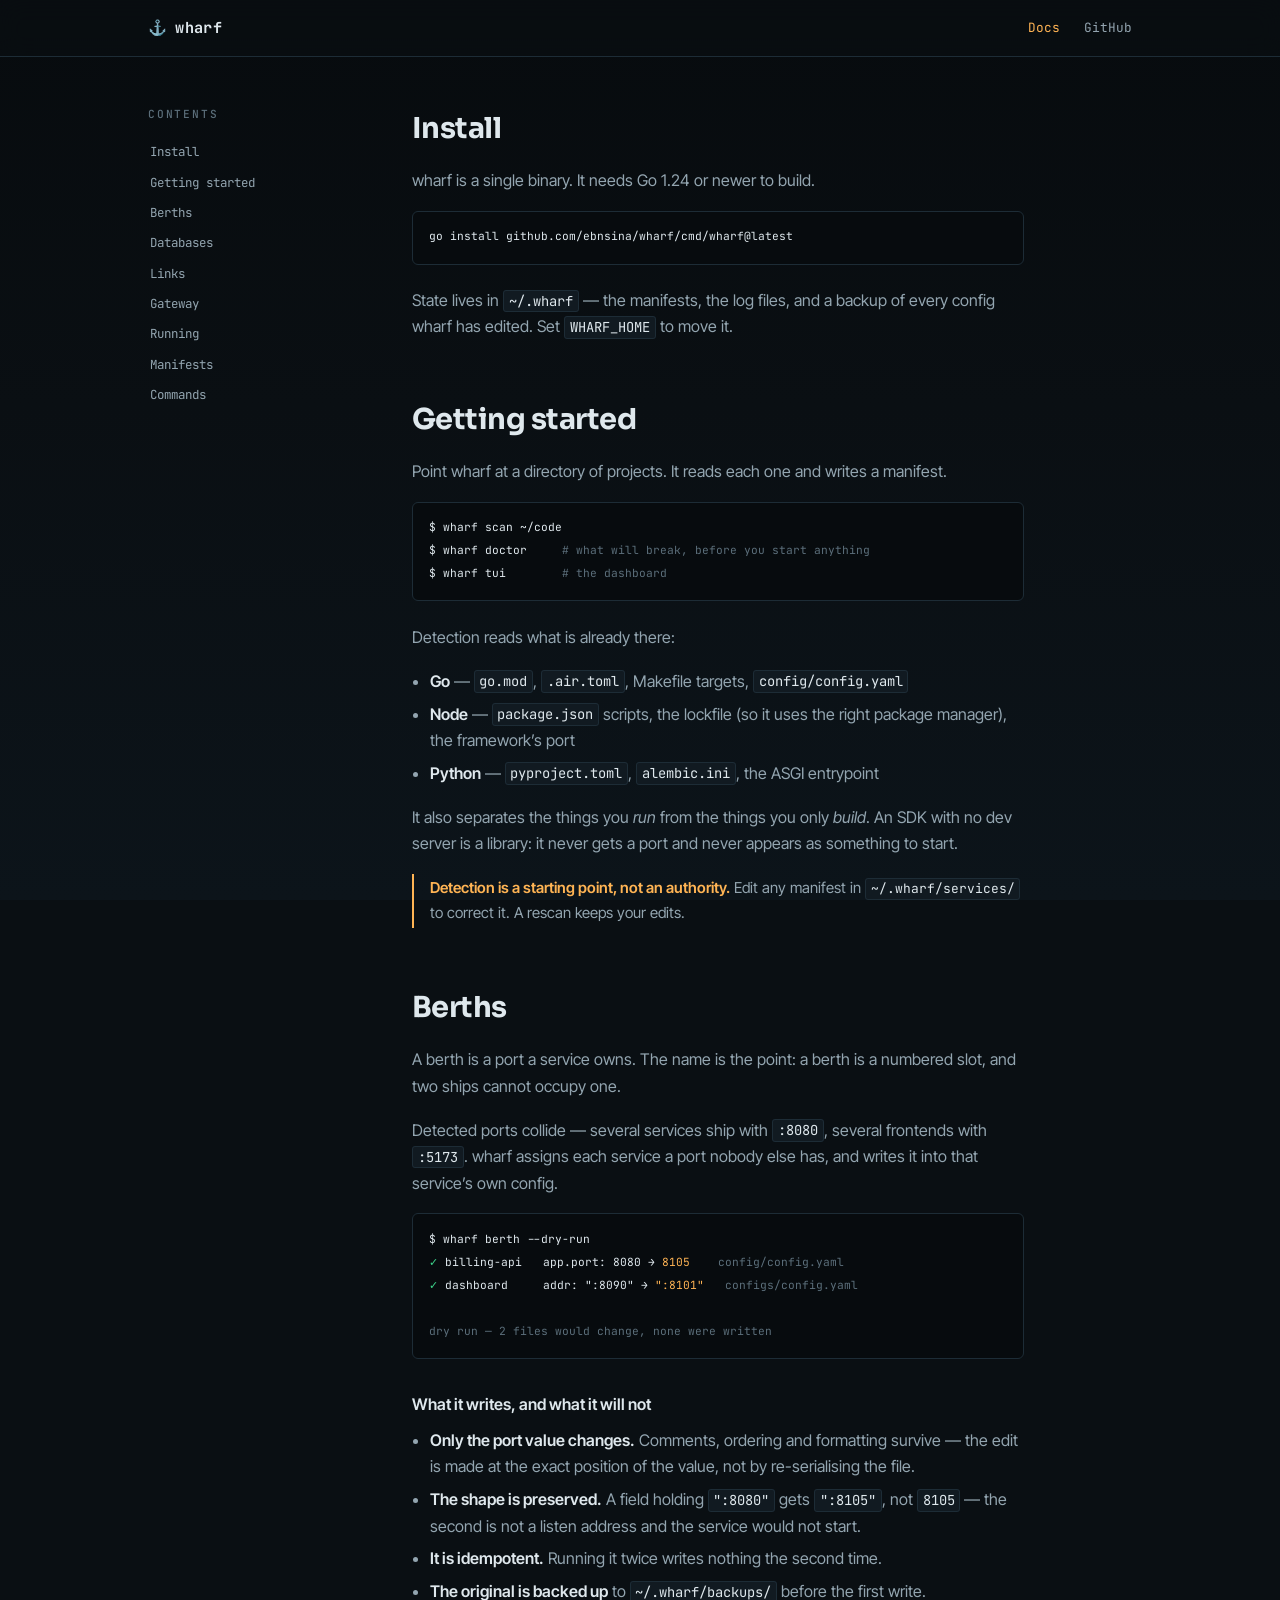
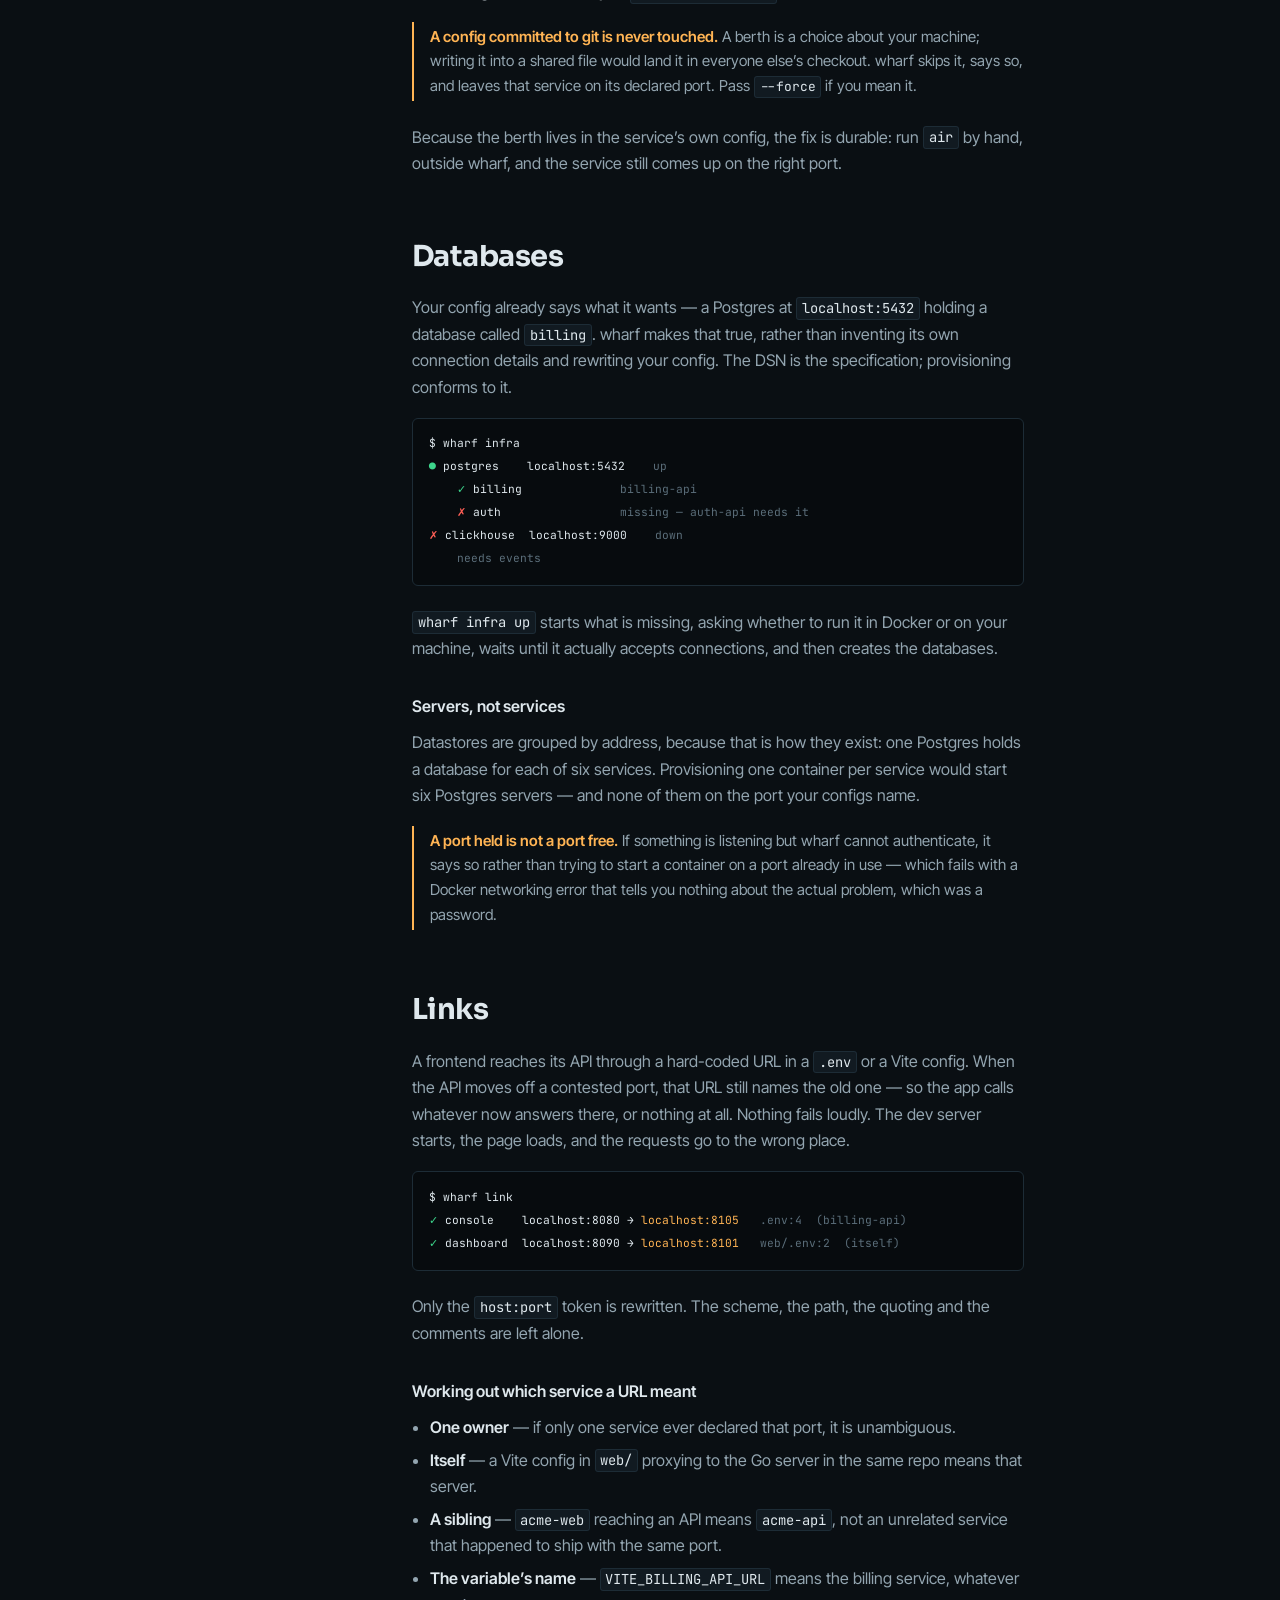
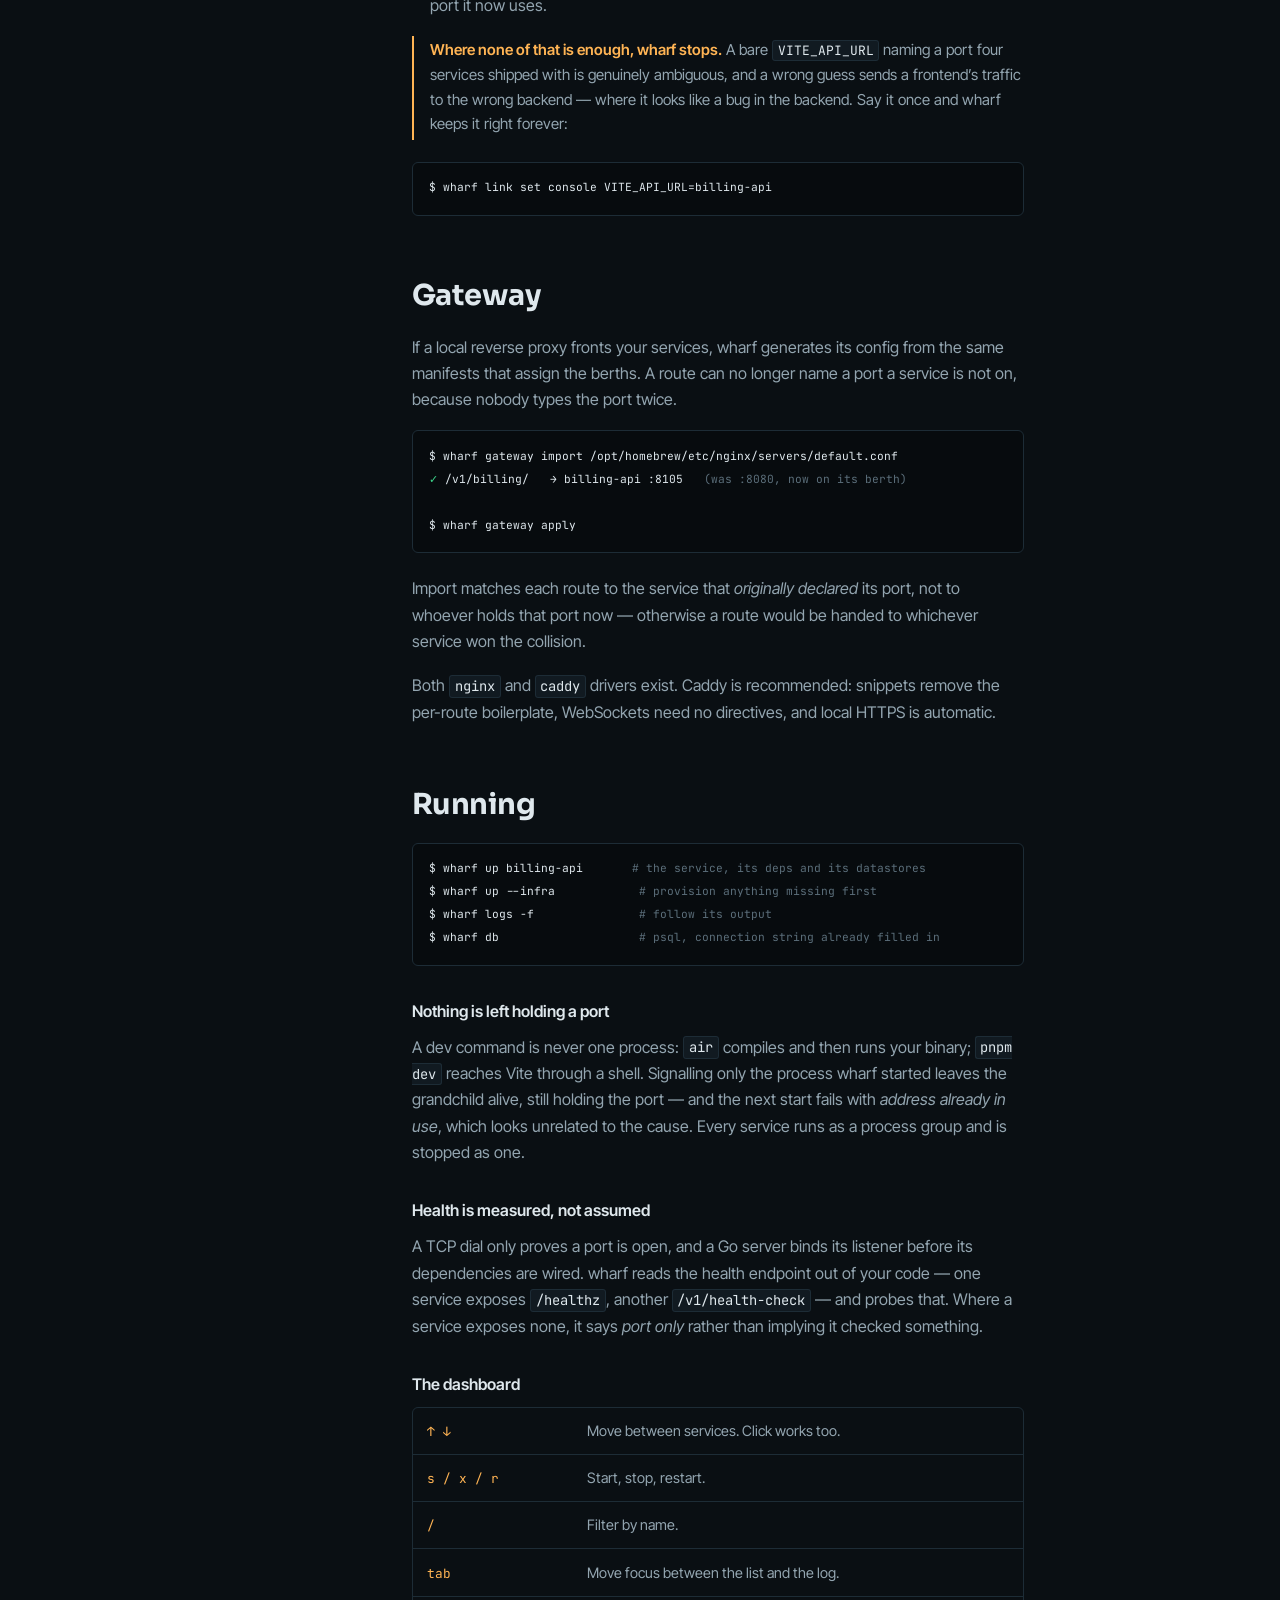
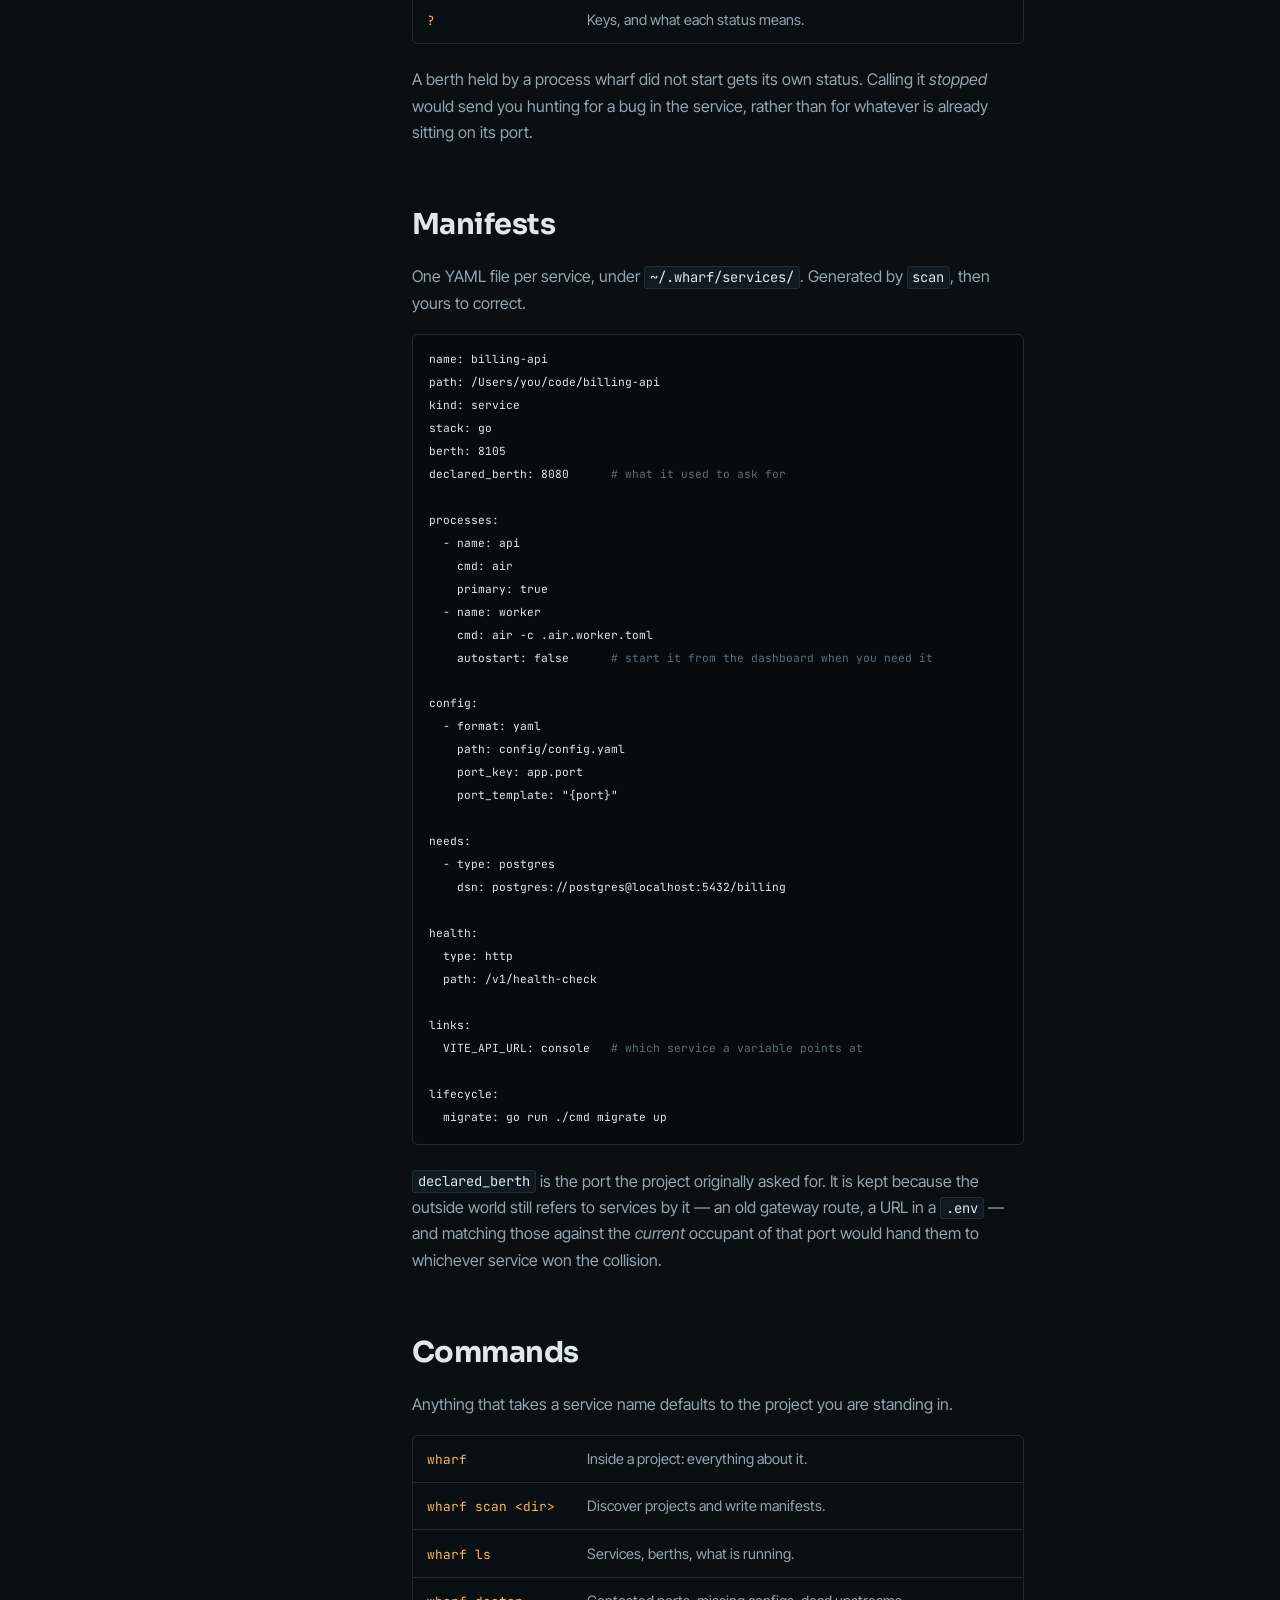
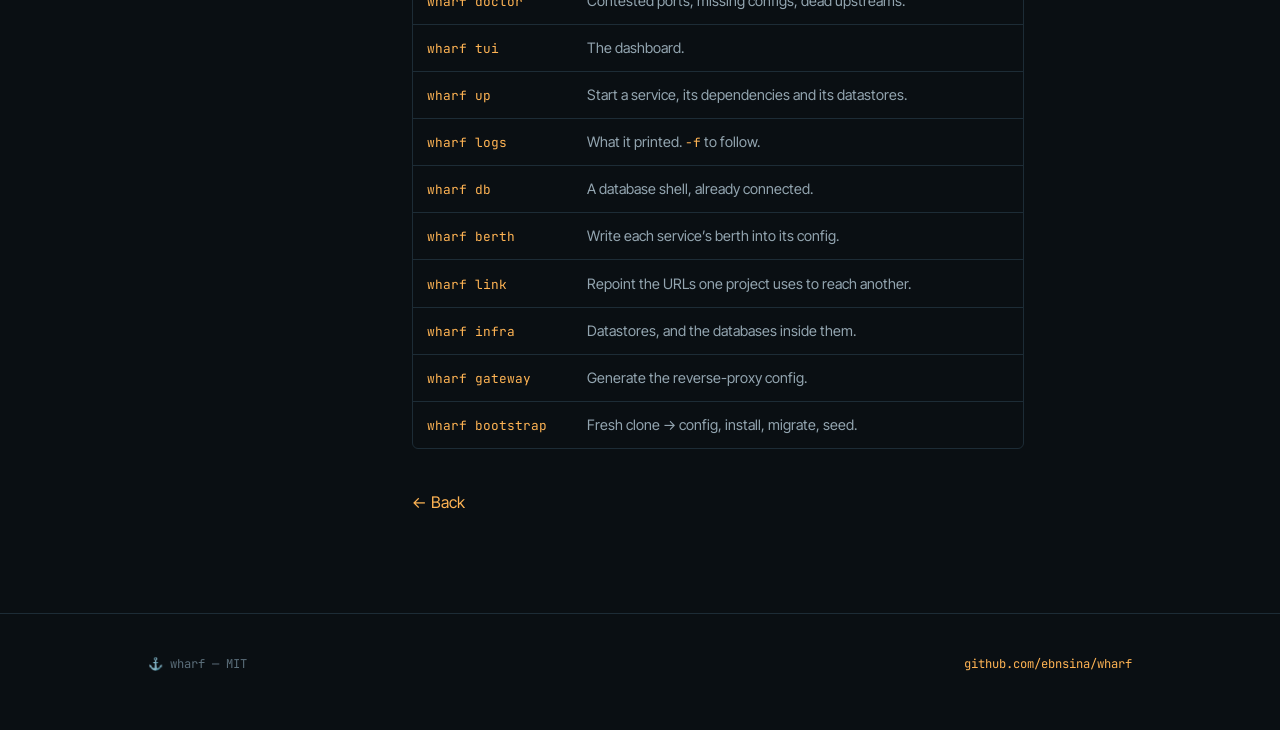
==== commit afb1233f: "Set headings in Sora and body in Inter Tight Sora's geometry carries more authority at display sizes" ====
--- a/site/docs.html
+++ b/site/docs.html
@@ -8,7 +8,7 @@
 
 <link rel="preconnect" href="https://fonts.googleapis.com">
 <link rel="preconnect" href="https://fonts.gstatic.com" crossorigin>
-<link href="https://fonts.googleapis.com/css2?family=Bricolage+Grotesque:opsz,wght@12..96,700;12..96,800&family=Inter:wght@400;600&family=JetBrains+Mono:wght@400;700&display=swap" rel="stylesheet">
+<link href="https://fonts.googleapis.com/css2?family=Sora:wght@600;700;800&family=Inter+Tight:wght@400;500;600&family=JetBrains+Mono:wght@400;700&display=swap" rel="stylesheet">
 <link rel="stylesheet" href="style.css">
 <link rel="icon" href="data:image/svg+xml,<svg xmlns=%22http://www.w3.org/2000/svg%22 viewBox=%220 0 100 100%22><text y=%22.9em%22 font-size=%2290%22>⚓</text></svg>">
 </head>
--- a/site/style.css
+++ b/site/style.css
@@ -23,8 +23,8 @@
   --starboard:    #3DD68C;  /* docked, running */
 
   --mono: "JetBrains Mono", ui-monospace, SFMono-Regular, Menlo, monospace;
-  --display: "Bricolage Grotesque", "Inter", system-ui, sans-serif;
-  --body: "Inter", system-ui, -apple-system, sans-serif;
+  --display: "Sora", system-ui, sans-serif;
+  --body: "Inter Tight", "Inter", system-ui, -apple-system, sans-serif;
 
   --measure: 68ch;
   --gutter: clamp(1.25rem, 4vw, 3rem);
